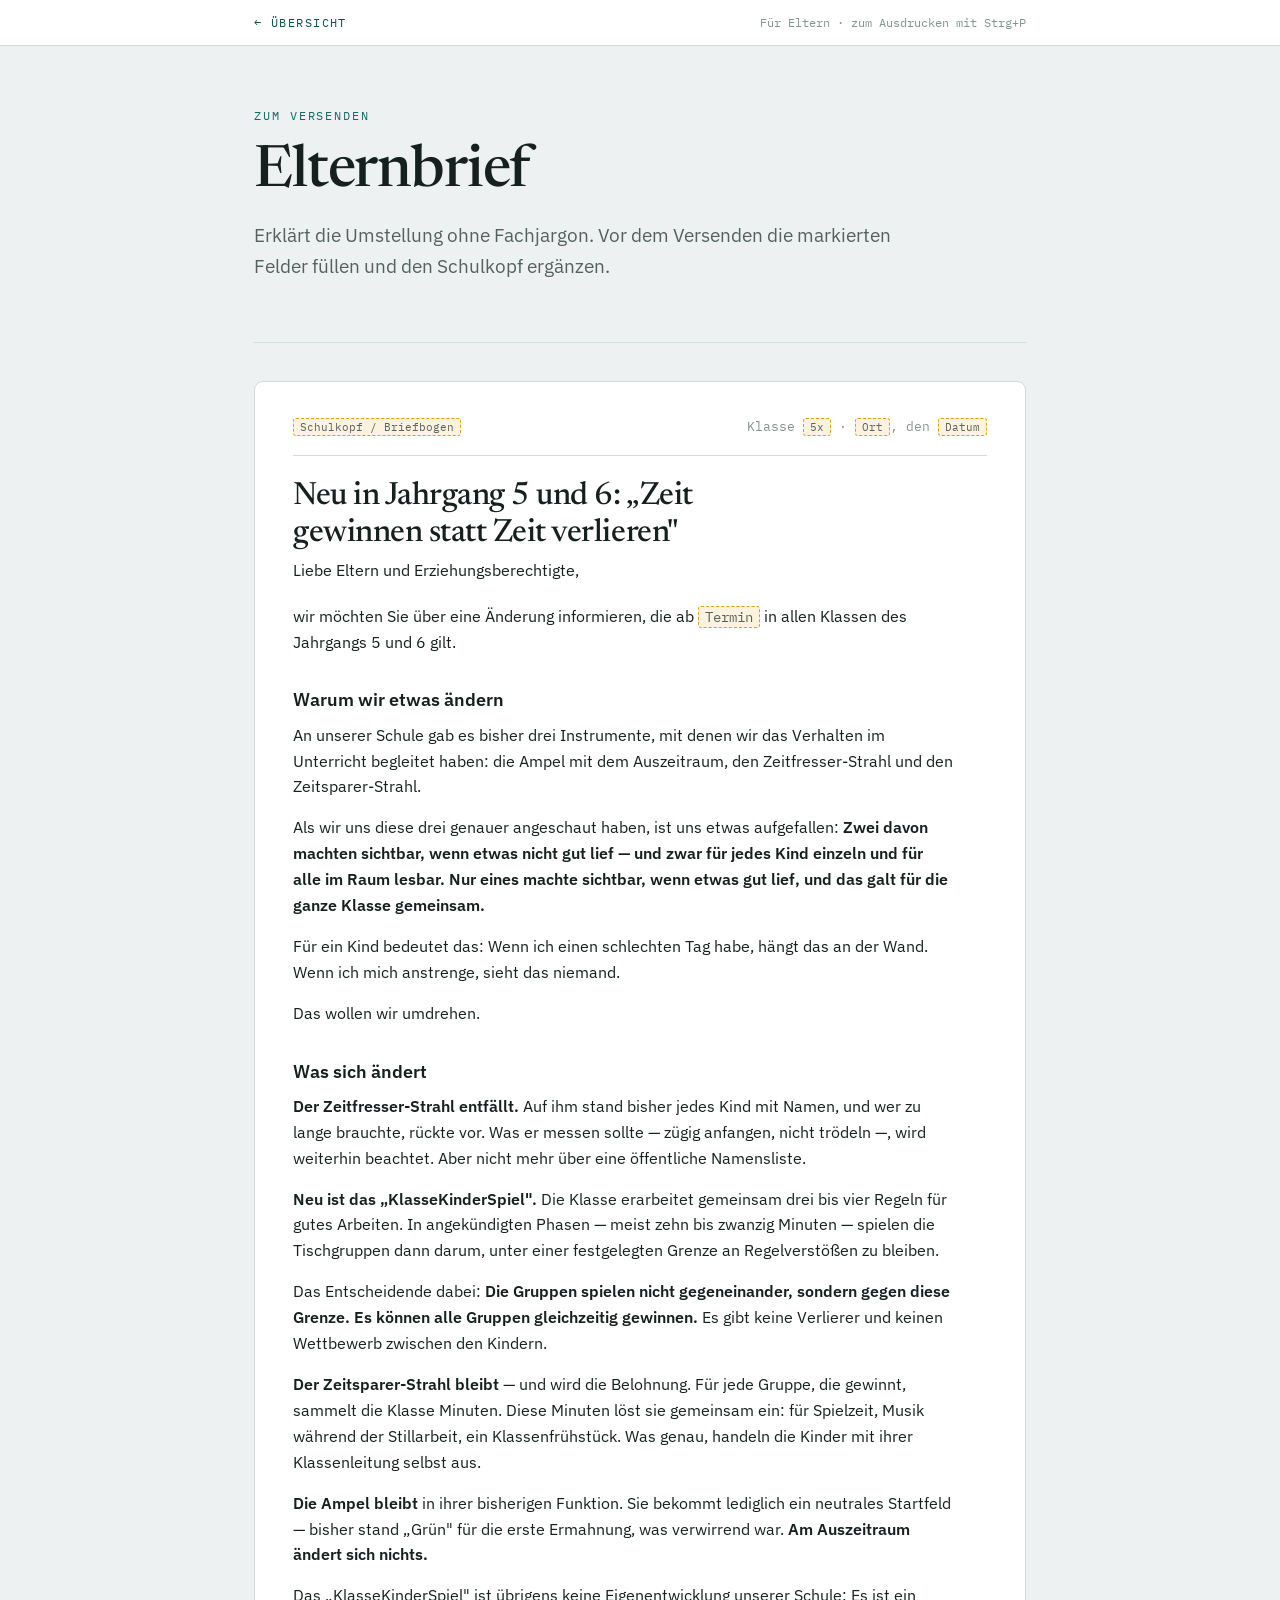
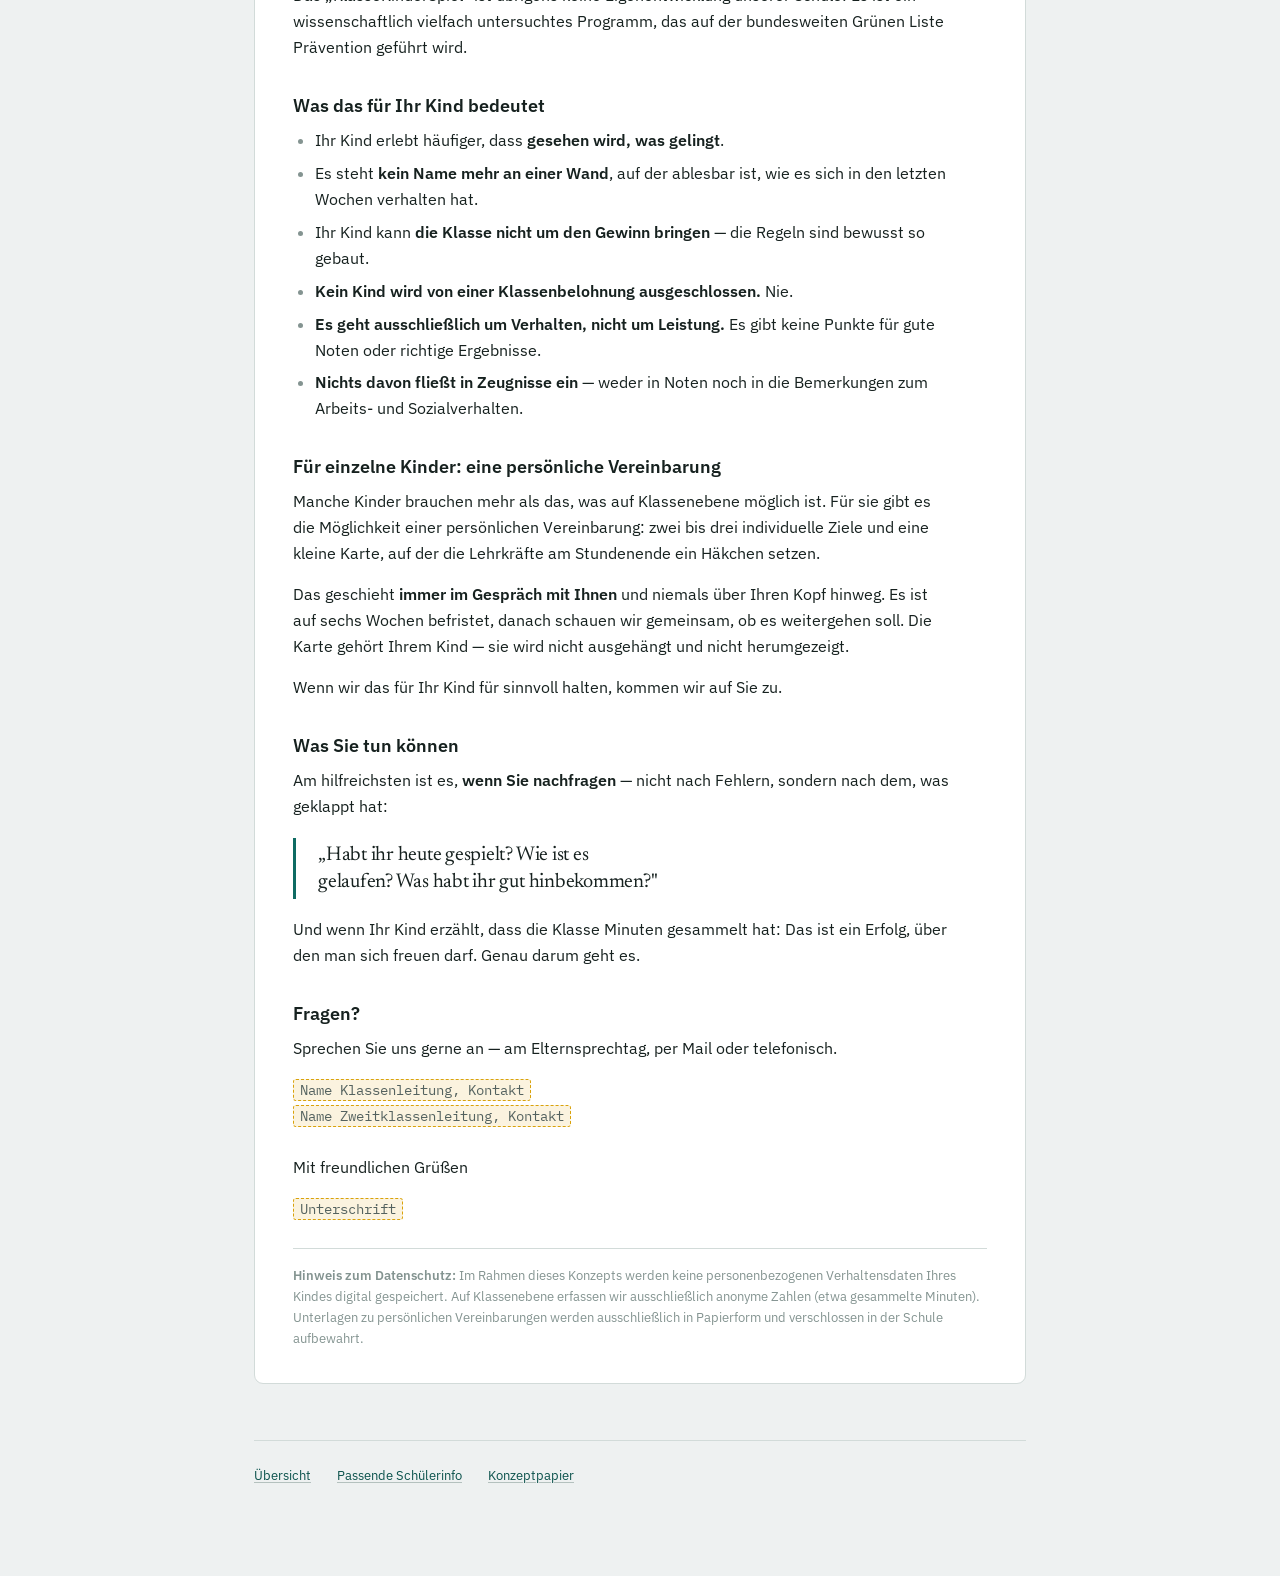
==== elternbrief.html @ 1651f594 "Verhaltenskonzept Jahrgang 5/6 als Website Konferenzvorlage, Einfuehrungsfahrplan, druckfertiges Mat" ====
<!doctype html>
<html lang="de">
<head>
<meta charset="utf-8">
<meta name="viewport" content="width=device-width,initial-scale=1">
<meta name="robots" content="noindex,nofollow">
<title>Elternbrief — Verhaltenskonzept Jahrgang 5/6</title>
<link rel="preconnect" href="https://fonts.googleapis.com">
<link rel="preconnect" href="https://fonts.gstatic.com" crossorigin>
<link rel="stylesheet" href="https://fonts.googleapis.com/css2?family=Newsreader:opsz,wght@6..72,400;6..72,500&family=IBM+Plex+Sans:wght@400;500;600;700&family=IBM+Plex+Mono:wght@400;500&display=swap">
<link rel="stylesheet" href="assets/site.css">
<style>
  .brief{background:var(--surface);border:1px solid var(--rule);border-radius:9px;padding:34px 38px;margin-bottom:26px}
  .brief > *:last-child{margin-bottom:0}
  .briefkopf{display:flex;justify-content:space-between;gap:20px;flex-wrap:wrap;
             padding-bottom:18px;margin-bottom:22px;border-bottom:1px solid var(--rule);
             font-family:var(--f-mono);font-size:12.5px;color:var(--ink-3)}
  .anrede{margin-bottom:20px}
  .gruss{margin-top:26px}
  .dsgvo{font-size:13px;color:var(--ink-3);border-top:1px solid var(--rule);padding-top:16px;margin-top:26px;max-width:none}
  @media print{
    .brief{border:none;padding:0;background:#fff}
    .briefkopf{color:#555}
  }
  @media (max-width:560px){.brief{padding:24px 22px}}
</style>
</head>
<body>

<div class="topbar"><div class="inner">
  <a class="heim" href="index.html">&larr; Übersicht</a>
  <span class="wo">Für Eltern · zum Ausdrucken mit Strg+P</span>
</div></div>

<div class="wrap">

  <header class="hero">
    <div class="eyebrow">Zum Versenden</div>
    <h1>Elternbrief</h1>
    <p class="dek">Erklärt die Umstellung ohne Fachjargon. Vor dem Versenden die markierten Felder füllen und den Schulkopf ergänzen.</p>
  </header>

  <div class="brief">

    <div class="briefkopf">
      <span><span class="platzhalter">Schulkopf / Briefbogen</span></span>
      <span>Klasse <span class="platzhalter">5x</span> · <span class="platzhalter">Ort</span>, den <span class="platzhalter">Datum</span></span>
    </div>

    <h2 style="margin-top:0">Neu in Jahrgang 5 und 6: „Zeit gewinnen statt Zeit verlieren"</h2>

    <p class="anrede">Liebe Eltern und Erziehungsberechtigte,</p>

    <p>wir möchten Sie über eine Änderung informieren, die ab <span class="platzhalter">Termin</span> in allen Klassen des Jahrgangs 5 und 6 gilt.</p>

    <h3>Warum wir etwas ändern</h3>
    <p>An unserer Schule gab es bisher drei Instrumente, mit denen wir das Verhalten im Unterricht begleitet haben: die Ampel mit dem Auszeitraum, den Zeitfresser-Strahl und den Zeitsparer-Strahl.</p>
    <p>Als wir uns diese drei genauer angeschaut haben, ist uns etwas aufgefallen: <b>Zwei davon machten sichtbar, wenn etwas nicht gut lief — und zwar für jedes Kind einzeln und für alle im Raum lesbar. Nur eines machte sichtbar, wenn etwas gut lief, und das galt für die ganze Klasse gemeinsam.</b></p>
    <p>Für ein Kind bedeutet das: Wenn ich einen schlechten Tag habe, hängt das an der Wand. Wenn ich mich anstrenge, sieht das niemand.</p>
    <p>Das wollen wir umdrehen.</p>

    <h3>Was sich ändert</h3>
    <p><b>Der Zeitfresser-Strahl entfällt.</b> Auf ihm stand bisher jedes Kind mit Namen, und wer zu lange brauchte, rückte vor. Was er messen sollte — zügig anfangen, nicht trödeln —, wird weiterhin beachtet. Aber nicht mehr über eine öffentliche Namensliste.</p>
    <p><b>Neu ist das „KlasseKinderSpiel".</b> Die Klasse erarbeitet gemeinsam drei bis vier Regeln für gutes Arbeiten. In angekündigten Phasen — meist zehn bis zwanzig Minuten — spielen die Tischgruppen dann darum, unter einer festgelegten Grenze an Regelverstößen zu bleiben.</p>
    <p>Das Entscheidende dabei: <b>Die Gruppen spielen nicht gegeneinander, sondern gegen diese Grenze. Es können alle Gruppen gleichzeitig gewinnen.</b> Es gibt keine Verlierer und keinen Wettbewerb zwischen den Kindern.</p>
    <p><b>Der Zeitsparer-Strahl bleibt</b> — und wird die Belohnung. Für jede Gruppe, die gewinnt, sammelt die Klasse Minuten. Diese Minuten löst sie gemeinsam ein: für Spielzeit, Musik während der Stillarbeit, ein Klassenfrühstück. Was genau, handeln die Kinder mit ihrer Klassenleitung selbst aus.</p>
    <p><b>Die Ampel bleibt</b> in ihrer bisherigen Funktion. Sie bekommt lediglich ein neutrales Startfeld — bisher stand „Grün" für die erste Ermahnung, was verwirrend war. <b>Am Auszeitraum ändert sich nichts.</b></p>
    <p>Das „KlasseKinderSpiel" ist übrigens keine Eigenentwicklung unserer Schule: Es ist ein wissenschaftlich vielfach untersuchtes Programm, das auf der bundesweiten Grünen Liste Prävention geführt wird.</p>

    <h3>Was das für Ihr Kind bedeutet</h3>
    <ul>
      <li>Ihr Kind erlebt häufiger, dass <b>gesehen wird, was gelingt</b>.</li>
      <li>Es steht <b>kein Name mehr an einer Wand</b>, auf der ablesbar ist, wie es sich in den letzten Wochen verhalten hat.</li>
      <li>Ihr Kind kann <b>die Klasse nicht um den Gewinn bringen</b> — die Regeln sind bewusst so gebaut.</li>
      <li><b>Kein Kind wird von einer Klassenbelohnung ausgeschlossen.</b> Nie.</li>
      <li><b>Es geht ausschließlich um Verhalten, nicht um Leistung.</b> Es gibt keine Punkte für gute Noten oder richtige Ergebnisse.</li>
      <li><b>Nichts davon fließt in Zeugnisse ein</b> — weder in Noten noch in die Bemerkungen zum Arbeits- und Sozialverhalten.</li>
    </ul>

    <h3>Für einzelne Kinder: eine persönliche Vereinbarung</h3>
    <p>Manche Kinder brauchen mehr als das, was auf Klassenebene möglich ist. Für sie gibt es die Möglichkeit einer persönlichen Vereinbarung: zwei bis drei individuelle Ziele und eine kleine Karte, auf der die Lehrkräfte am Stundenende ein Häkchen setzen.</p>
    <p>Das geschieht <b>immer im Gespräch mit Ihnen</b> und niemals über Ihren Kopf hinweg. Es ist auf sechs Wochen befristet, danach schauen wir gemeinsam, ob es weitergehen soll. Die Karte gehört Ihrem Kind — sie wird nicht ausgehängt und nicht herumgezeigt.</p>
    <p>Wenn wir das für Ihr Kind für sinnvoll halten, kommen wir auf Sie zu.</p>

    <h3>Was Sie tun können</h3>
    <p>Am hilfreichsten ist es, <b>wenn Sie nachfragen</b> — nicht nach Fehlern, sondern nach dem, was geklappt hat:</p>
    <div class="these" style="font-size:20px;margin:18px 0">„Habt ihr heute gespielt? Wie ist es gelaufen? Was habt ihr gut hinbekommen?"</div>
    <p>Und wenn Ihr Kind erzählt, dass die Klasse Minuten gesammelt hat: Das ist ein Erfolg, über den man sich freuen darf. Genau darum geht es.</p>

    <h3>Fragen?</h3>
    <p>Sprechen Sie uns gerne an — am Elternsprechtag, per Mail oder telefonisch.</p>
    <p><span class="platzhalter">Name Klassenleitung, Kontakt</span><br>
       <span class="platzhalter">Name Zweitklassenleitung, Kontakt</span></p>

    <p class="gruss">Mit freundlichen Grüßen</p>
    <p><span class="platzhalter">Unterschrift</span></p>

    <p class="dsgvo"><b>Hinweis zum Datenschutz:</b> Im Rahmen dieses Konzepts werden keine personenbezogenen Verhaltensdaten Ihres Kindes digital gespeichert. Auf Klassenebene erfassen wir ausschließlich anonyme Zahlen (etwa gesammelte Minuten). Unterlagen zu persönlichen Vereinbarungen werden ausschließlich in Papierform und verschlossen in der Schule aufbewahrt.</p>

  </div>

  <footer>
    <span><a href="index.html">Übersicht</a></span>
    <span><a href="kommunikation/schuelerinfo.html">Passende Schülerinfo</a></span>
    <span><a href="konzept.html">Konzeptpapier</a></span>
  </footer>

</div>

</body>
</html>
---- assets/site.css ----
/* ===========================================================
   Verhaltenskonzept Jahrgang 5/6 — gemeinsames Stylesheet
   Wird von index, kurzfassung, fahrplan, elternbrief, quellen
   genutzt. konzept.html und materialpaket.html bringen ihr
   eigenes CSS mit.
   =========================================================== */

:root{
  --bg:#EEF1F1;
  --surface:#FFFFFF;
  --surface-2:#F6F8F8;
  --ink:#16211F;
  --ink-2:#54625F;
  --ink-3:#849491;
  --accent:#0F6B63;
  --accent-ink:#0B524C;
  --accent-soft:#DCEBE8;
  --rule:#D2DBD9;
  --rule-strong:#B4C1BE;
  --warn-bg:#FBF3DF;
  --warn-rule:#D9A20B;
  --stop-bg:#FBEBE8;
  --stop-rule:#B93A2C;

  --f-display:"Newsreader",Georgia,"Times New Roman",serif;
  --f-body:"IBM Plex Sans",system-ui,-apple-system,"Segoe UI",sans-serif;
  --f-mono:"IBM Plex Mono",ui-monospace,"Cascadia Mono",Consolas,monospace;
}
@media (prefers-color-scheme:dark){
  :root:not([data-theme="light"]){
    --bg:#0E1514; --surface:#161F1E; --surface-2:#1C2725;
    --ink:#E4EDEB; --ink-2:#9BAAA7; --ink-3:#71827F;
    --accent:#54C2B1; --accent-ink:#7BD6C6; --accent-soft:#173733;
    --rule:#2A3735; --rule-strong:#3C4C49;
    --warn-bg:#241E0E; --warn-rule:#8A6A16;
    --stop-bg:#25120F; --stop-rule:#8A3A2E;
  }
}
:root[data-theme="dark"]{
  --bg:#0E1514; --surface:#161F1E; --surface-2:#1C2725;
  --ink:#E4EDEB; --ink-2:#9BAAA7; --ink-3:#71827F;
  --accent:#54C2B1; --accent-ink:#7BD6C6; --accent-soft:#173733;
  --rule:#2A3735; --rule-strong:#3C4C49;
  --warn-bg:#241E0E; --warn-rule:#8A6A16;
  --stop-bg:#25120F; --stop-rule:#8A3A2E;
}

*{box-sizing:border-box}

body{
  margin:0;
  background:var(--bg);
  color:var(--ink);
  font-family:var(--f-body);
  font-size:16px;
  line-height:1.62;
  -webkit-font-smoothing:antialiased;
}
img{max-width:100%}
[hidden]{display:none!important}

/* ---------- Zahlenstrahl-Motiv ---------- */
.strahl{
  height:9px;
  background-image:
    linear-gradient(to right,var(--rule-strong) 0 1px,transparent 1px 100%),
    linear-gradient(var(--rule-strong),var(--rule-strong));
  background-size:14px 5px,100% 1px;
  background-position:0 100%,0 100%;
  background-repeat:repeat-x,no-repeat;
}

/* ---------- Kopfleiste ---------- */
.topbar{
  border-bottom:1px solid var(--rule);
  background:var(--surface);
}
.topbar .inner{
  max-width:820px;margin:0 auto;padding:13px 24px;
  display:flex;justify-content:space-between;align-items:center;gap:16px;flex-wrap:wrap;
}
.topbar a.heim{
  font-family:var(--f-mono);font-size:12px;letter-spacing:.12em;text-transform:uppercase;
  color:var(--accent-ink);text-decoration:none;
}
.topbar a.heim:hover{text-decoration:underline}
.topbar .wo{font-family:var(--f-mono);font-size:12px;color:var(--ink-3)}

/* ---------- Grundgerüst ---------- */
.wrap{max-width:820px;margin:0 auto;padding:0 24px 90px}
.wrap.breit{max-width:1000px}

.hero{padding:60px 0 34px;border-bottom:1px solid var(--rule);margin-bottom:38px}
.eyebrow{
  font-family:var(--f-mono);font-size:12px;letter-spacing:.16em;text-transform:uppercase;
  color:var(--accent);margin-bottom:16px;
}
h1{
  font-family:var(--f-display);font-weight:500;
  font-size:clamp(34px,5.6vw,58px);line-height:1.04;letter-spacing:-.02em;
  margin:0 0 18px;text-wrap:balance;max-width:17ch;
}
.dek{font-size:clamp(17px,2.1vw,19px);color:var(--ink-2);max-width:62ch;margin:0 0 26px}
.dek b{color:var(--ink);font-weight:600}

h2{
  font-family:var(--f-display);font-weight:500;
  font-size:clamp(24px,3.2vw,32px);line-height:1.16;letter-spacing:-.015em;
  margin:44px 0 6px;text-wrap:balance;
}
h2 + .strahl{margin:12px 0 22px;max-width:170px}
h3{font-weight:600;font-size:18px;margin:30px 0 8px;text-wrap:balance}
h4{font-weight:600;font-size:15px;margin:22px 0 6px}

p{margin:0 0 15px;max-width:66ch}
ul,ol{margin:0 0 15px;padding-left:22px;max-width:66ch}
li{margin-bottom:7px}
li::marker{color:var(--ink-3)}
strong,b{font-weight:600}
a{color:var(--accent-ink);text-decoration-color:var(--rule-strong);text-underline-offset:2px}
a:focus-visible{outline:2px solid var(--accent);outline-offset:2px;border-radius:3px}
hr{border:none;border-top:1px solid var(--rule);margin:34px 0}

.lead{font-size:17.5px;color:var(--ink-2);max-width:62ch}

/* ---------- Startseite: Kachelnavigation ---------- */
.kacheln{display:grid;gap:14px;grid-template-columns:repeat(auto-fill,minmax(268px,1fr));margin:8px 0 12px}
.kachel{
  display:flex;flex-direction:column;
  background:var(--surface);border:1px solid var(--rule);border-radius:9px;
  padding:20px 22px;text-decoration:none;color:var(--ink);
}
.kachel:hover{border-color:var(--accent)}
.kachel:focus-visible{outline:2px solid var(--accent);outline-offset:2px}
.kachel .rolle{
  font-family:var(--f-mono);font-size:11px;letter-spacing:.13em;text-transform:uppercase;
  color:var(--accent);margin-bottom:9px;
}
.kachel .t{font-family:var(--f-display);font-size:22px;font-weight:500;line-height:1.15;letter-spacing:-.01em;margin-bottom:6px}
.kachel .b{font-size:14.5px;color:var(--ink-2);line-height:1.5;margin:0}
.kachel .fuer{
  margin-top:14px;padding-top:11px;border-top:1px solid var(--rule);
  font-family:var(--f-mono);font-size:11.5px;color:var(--ink-3);
}
.kachel.gross{grid-column:1/-1}
@media (min-width:720px){
  .kachel.gross{flex-direction:row;align-items:center;gap:28px}
  .kachel.gross .txt{flex:1}
  .kachel.gross .fuer{margin:0;padding:0 0 0 24px;border-top:none;border-left:1px solid var(--rule);white-space:nowrap}
  .kachel.gross .t{font-size:26px}
}

/* ---------- Callouts ---------- */
.hinweis{
  border-left:3px solid var(--accent);background:var(--surface);
  padding:16px 20px;border-radius:0 7px 7px 0;margin:22px 0;
}
.hinweis.warn{border-left-color:var(--warn-rule);background:var(--warn-bg)}
.hinweis.stop{border-left-color:var(--stop-rule);background:var(--stop-bg)}
.hinweis .titel{
  font-family:var(--f-mono);font-size:11px;letter-spacing:.13em;text-transform:uppercase;
  color:var(--ink-3);margin-bottom:7px;
}
.hinweis > *:last-child{margin-bottom:0}

.these{
  font-family:var(--f-display);font-size:clamp(19px,2.7vw,25px);
  line-height:1.34;letter-spacing:-.012em;
  border-left:3px solid var(--accent);padding:4px 0 4px 22px;
  margin:26px 0;max-width:36ch;text-wrap:balance;
}

/* ---------- Tabellen ---------- */
.tabwrap{overflow-x:auto;margin:20px 0;border:1px solid var(--rule);border-radius:7px;background:var(--surface)}
table{border-collapse:collapse;width:100%;font-size:14.5px;min-width:440px}
th,td{text-align:left;padding:10px 15px;border-bottom:1px solid var(--rule);vertical-align:top}
thead th{
  font-family:var(--f-mono);font-size:11px;letter-spacing:.11em;text-transform:uppercase;
  color:var(--ink-3);font-weight:500;background:var(--surface-2);
}
tbody tr:last-child td,tbody tr:last-child th{border-bottom:none}
tbody th{font-weight:500;color:var(--ink-2);font-size:13.5px}
td.num,.num{font-family:var(--f-mono);font-variant-numeric:tabular-nums;white-space:nowrap}

/* ---------- Schritte / Ablauf ---------- */
.schritte{display:flex;flex-direction:column;gap:14px;margin:20px 0}
.schritt{display:flex;gap:14px;align-items:flex-start}
.schritt .marke{
  flex-shrink:0;width:27px;height:27px;border-radius:50%;
  background:var(--accent-soft);color:var(--accent-ink);border:1px solid var(--accent);
  display:grid;place-items:center;font-family:var(--f-mono);font-size:12.5px;font-weight:500;
}
.schritt .txt{padding-top:1px}
.schritt .txt > *:last-child{margin-bottom:0}

/* ---------- Karten / Blöcke ---------- */
.block{background:var(--surface);border:1px solid var(--rule);border-radius:8px;padding:20px 24px;margin:18px 0}
.block > *:last-child{margin-bottom:0}
.block .kopf{
  display:flex;align-items:baseline;gap:12px;flex-wrap:wrap;
  padding-bottom:12px;margin-bottom:14px;border-bottom:1px solid var(--rule);
}
.block .kopf h3{margin:0;font-size:19px}
.marke-txt{
  font-family:var(--f-mono);font-size:11.5px;letter-spacing:.1em;text-transform:uppercase;
  color:var(--accent);background:var(--accent-soft);padding:3px 8px;border-radius:4px;white-space:nowrap;
}

/* ---------- Checkliste ---------- */
.check{list-style:none;padding:0;max-width:66ch}
.check li{display:flex;gap:11px;align-items:flex-start;margin-bottom:9px}
.check li::before{
  content:"";flex-shrink:0;width:15px;height:15px;margin-top:5px;
  border:1.5px solid var(--rule-strong);border-radius:3px;background:var(--surface);
}

/* ---------- Quellenliste ---------- */
.quelle{padding:13px 0;border-bottom:1px solid var(--rule);max-width:72ch}
.quelle:last-child{border-bottom:none}
.quelle .zit{font-size:14.5px}
.quelle .was{font-size:13.5px;color:var(--ink-2);margin-top:3px}

kbd{
  font-family:var(--f-mono);font-size:.86em;
  background:var(--accent-soft);color:var(--accent-ink);
  padding:2px 7px;border-radius:4px;border:1px solid var(--rule);
  white-space:nowrap;
}

/* ---------- Platzhalter ---------- */
.platzhalter{
  font-family:var(--f-mono);font-size:.88em;
  background:var(--warn-bg);color:var(--ink-2);
  padding:1px 6px;border-radius:3px;border:1px dashed var(--warn-rule);white-space:nowrap;
}

/* ---------- Fußzeile ---------- */
footer{
  border-top:1px solid var(--rule);margin-top:56px;padding:24px 0 0;
  font-size:13px;color:var(--ink-3);display:flex;flex-wrap:wrap;gap:8px 26px;
}

/* ---------- Druck ---------- */
@media print{
  @page{size:A4 portrait;margin:16mm}
  :root{--bg:#fff;--surface:#fff;--ink:#111;--ink-2:#333;--ink-3:#666;
        --accent:#000;--accent-ink:#000;--accent-soft:#eee;--rule:#bbb;--rule-strong:#888}
  body{background:#fff;font-size:10.5pt}
  .topbar,footer,.kacheln{display:none}
  .hero{padding-top:0}
  a{color:#111;text-decoration:none}
  .block,.hinweis,.tabwrap{break-inside:avoid}
  h2,h3{break-after:avoid}
}

@media (prefers-reduced-motion:no-preference){
  html{scroll-behavior:smooth}
}
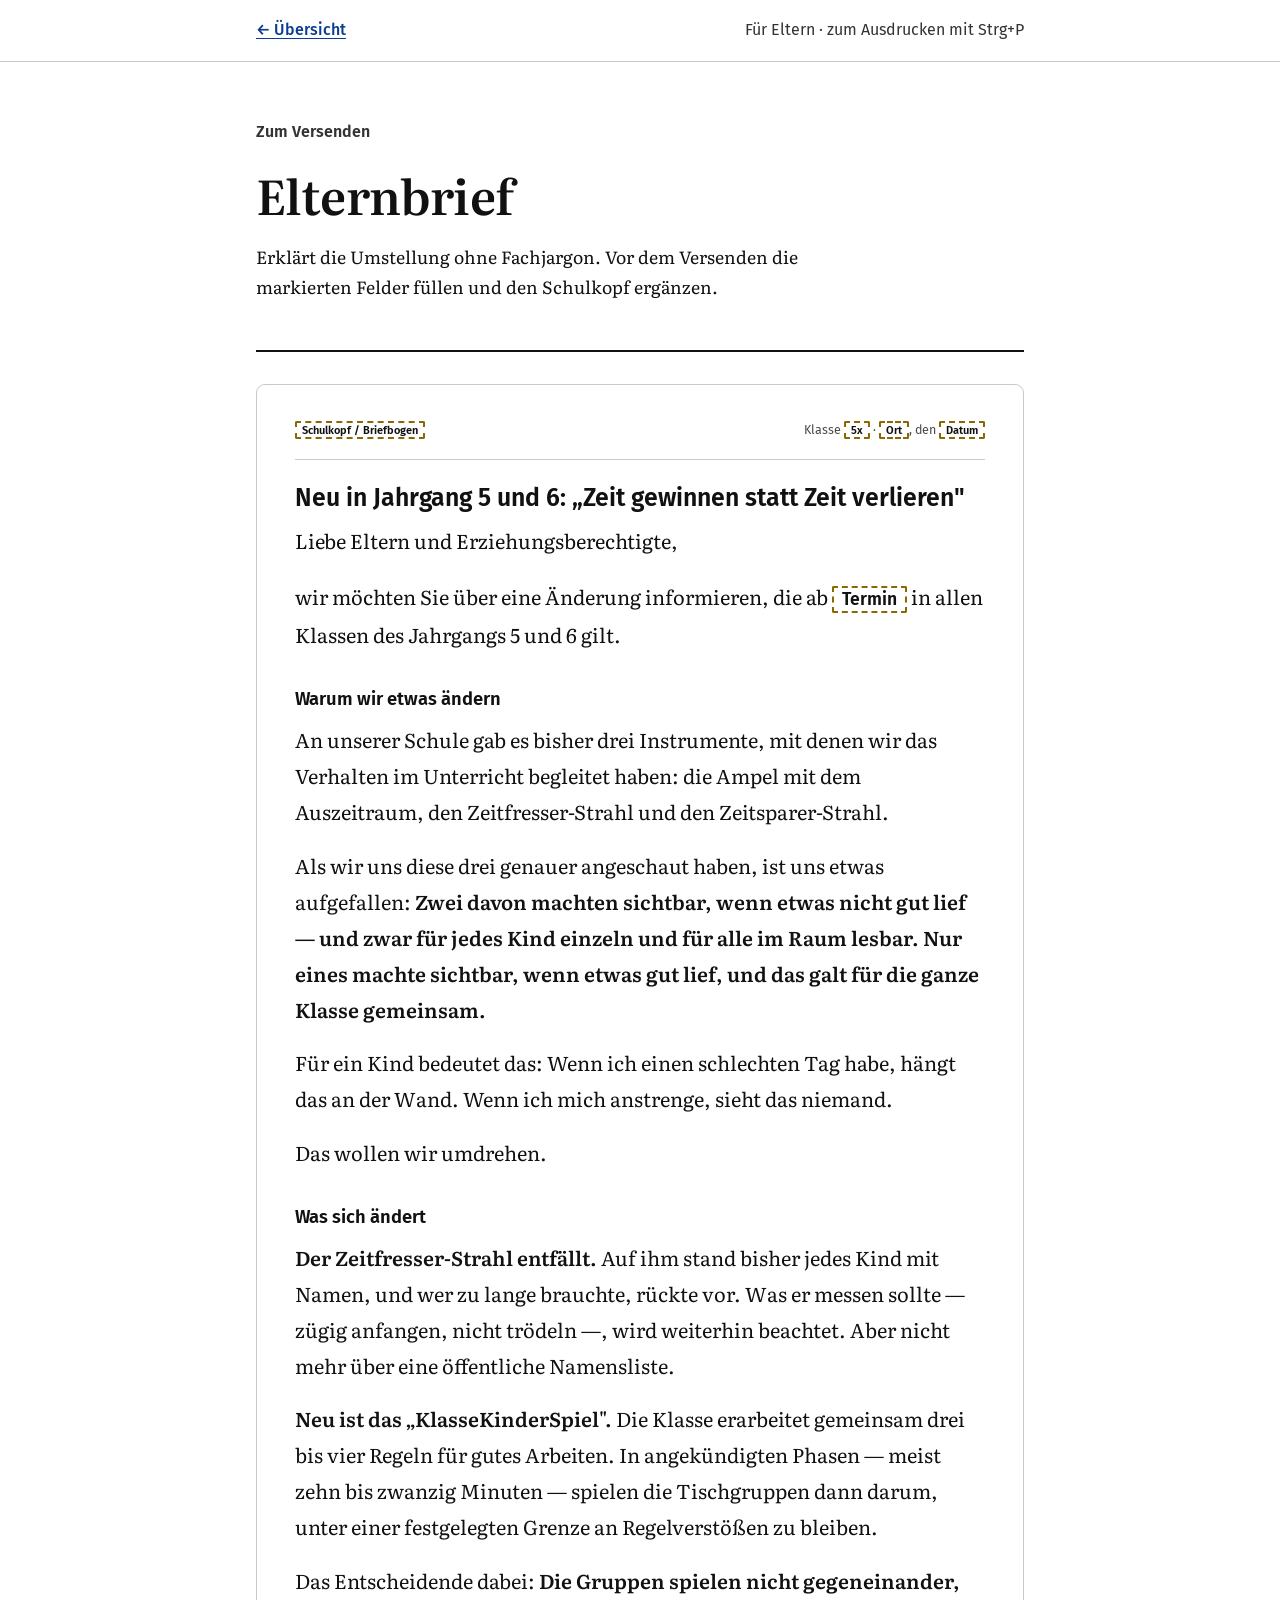
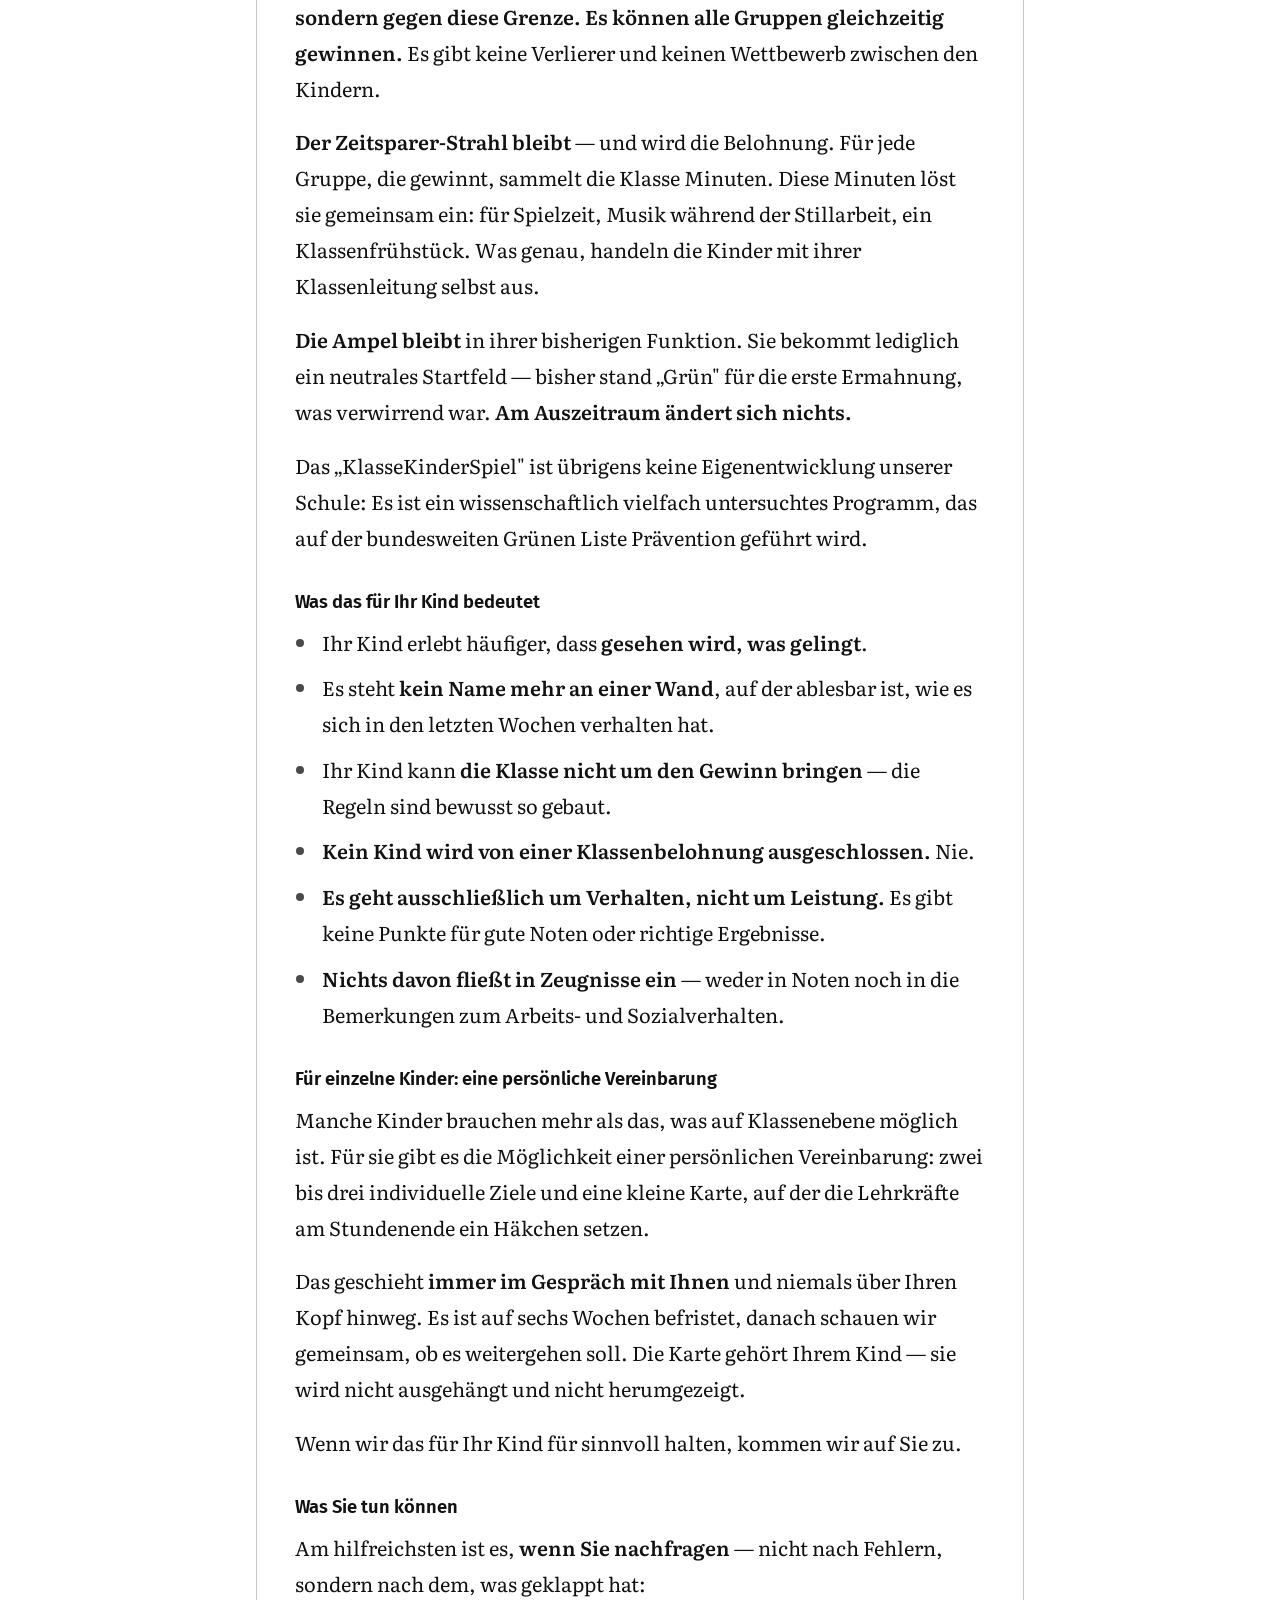
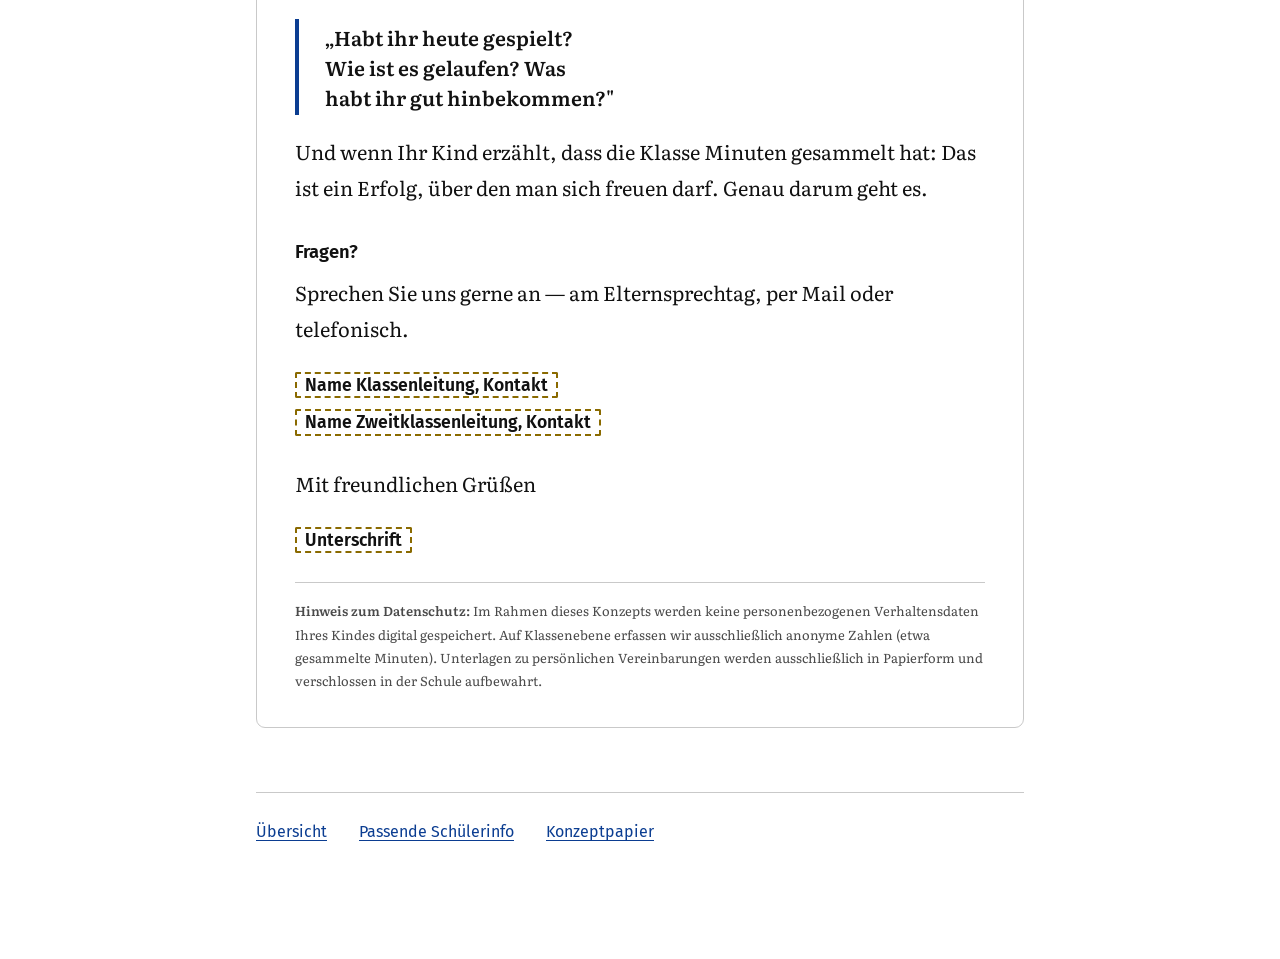
==== commit f232aed1: "Gestaltung auf Lesbarkeit umgestellt Rueckmeldung: die Seiten waren schwer zu lesen, und man sah ihn" ====
--- a/elternbrief.html
+++ b/elternbrief.html
@@ -7,17 +7,17 @@
 <title>Elternbrief — Verhaltenskonzept Jahrgang 5/6</title>
 <link rel="preconnect" href="https://fonts.googleapis.com">
 <link rel="preconnect" href="https://fonts.gstatic.com" crossorigin>
-<link rel="stylesheet" href="https://fonts.googleapis.com/css2?family=Newsreader:opsz,wght@6..72,400;6..72,500&family=IBM+Plex+Sans:wght@400;500;600;700&family=IBM+Plex+Mono:wght@400;500&display=swap">
+<link rel="stylesheet" href="https://fonts.googleapis.com/css2?family=Literata:opsz,wght@7..72,400;7..72,600&family=Fira+Sans:wght@400;500;600;700&display=swap">
 <link rel="stylesheet" href="assets/site.css">
 <style>
-  .brief{background:var(--surface);border:1px solid var(--rule);border-radius:9px;padding:34px 38px;margin-bottom:26px}
+  .brief{background:var(--papier);border:1px solid var(--linie);border-radius:9px;padding:34px 38px;margin-bottom:26px}
   .brief > *:last-child{margin-bottom:0}
   .briefkopf{display:flex;justify-content:space-between;gap:20px;flex-wrap:wrap;
-             padding-bottom:18px;margin-bottom:22px;border-bottom:1px solid var(--rule);
-             font-family:var(--f-mono);font-size:12.5px;color:var(--ink-3)}
+             padding-bottom:18px;margin-bottom:22px;border-bottom:1px solid var(--linie);
+             font-family:var(--sans);font-size:12.5px;color:var(--ink-3)}
   .anrede{margin-bottom:20px}
   .gruss{margin-top:26px}
-  .dsgvo{font-size:13px;color:var(--ink-3);border-top:1px solid var(--rule);padding-top:16px;margin-top:26px;max-width:none}
+  .dsgvo{font-size:13px;color:var(--ink-3);border-top:1px solid var(--linie);padding-top:16px;margin-top:26px;max-width:none}
   @media print{
     .brief{border:none;padding:0;background:#fff}
     .briefkopf{color:#555}
--- a/assets/site.css
+++ b/assets/site.css
@@ -1,258 +1,248 @@
 /* ===========================================================
-   Verhaltenskonzept Jahrgang 5/6 — gemeinsames Stylesheet
-   Wird von index, kurzfassung, fahrplan, elternbrief, quellen
-   genutzt. konzept.html und materialpaket.html bringen ihr
-   eigenes CSS mit.
+   Verhaltenskonzept Jahrgang 5/6
+   Gemeinsames Stylesheet.
+
+   Zwei Entscheidungen bestimmen alles Weitere:
+
+   1. LESBARKEIT VOR WIRKUNG. Die Unterlagen lesen Kolleginnen und
+      Kollegen jeden Alters, teils am Beamer, teils ausgedruckt.
+      Deshalb: fast durchgehend nahezu schwarzer Text auf Weiss,
+      kein grauer Fliesstext, keine farbigen Flaechen mit farbigem
+      Text darauf. Wo etwas hervorgehoben wird, traegt eine kraeftige
+      Linie die Farbe - der Text bleibt schwarz.
+
+   2. KEIN DARK MODE. Das Dokument sieht immer gleich aus, wie
+      Papier. Vorhersehbar, und identisch zum Ausdruck.
    =========================================================== */
 
 :root{
-  --bg:#EEF1F1;
-  --surface:#FFFFFF;
-  --surface-2:#F6F8F8;
-  --ink:#16211F;
-  --ink-2:#54625F;
-  --ink-3:#849491;
-  --accent:#0F6B63;
-  --accent-ink:#0B524C;
-  --accent-soft:#DCEBE8;
-  --rule:#D2DBD9;
-  --rule-strong:#B4C1BE;
-  --warn-bg:#FBF3DF;
-  --warn-rule:#D9A20B;
-  --stop-bg:#FBEBE8;
-  --stop-rule:#B93A2C;
-
-  --f-display:"Newsreader",Georgia,"Times New Roman",serif;
-  --f-body:"IBM Plex Sans",system-ui,-apple-system,"Segoe UI",sans-serif;
-  --f-mono:"IBM Plex Mono",ui-monospace,"Cascadia Mono",Consolas,monospace;
-}
-@media (prefers-color-scheme:dark){
-  :root:not([data-theme="light"]){
-    --bg:#0E1514; --surface:#161F1E; --surface-2:#1C2725;
-    --ink:#E4EDEB; --ink-2:#9BAAA7; --ink-3:#71827F;
-    --accent:#54C2B1; --accent-ink:#7BD6C6; --accent-soft:#173733;
-    --rule:#2A3735; --rule-strong:#3C4C49;
-    --warn-bg:#241E0E; --warn-rule:#8A6A16;
-    --stop-bg:#25120F; --stop-rule:#8A3A2E;
-  }
-}
-:root[data-theme="dark"]{
-  --bg:#0E1514; --surface:#161F1E; --surface-2:#1C2725;
-  --ink:#E4EDEB; --ink-2:#9BAAA7; --ink-3:#71827F;
-  --accent:#54C2B1; --accent-ink:#7BD6C6; --accent-soft:#173733;
-  --rule:#2A3735; --rule-strong:#3C4C49;
-  --warn-bg:#241E0E; --warn-rule:#8A6A16;
-  --stop-bg:#25120F; --stop-rule:#8A3A2E;
+  color-scheme:light;
+
+  --papier:#FFFFFF;
+  --ink:#111111;            /* Fliesstext           19:1 */
+  --ink-2:#333333;          /* Sekundaertext        12:1 */
+  --ink-3:#4A4A4A;          /* Marken, Label         9:1 */
+  --akzent:#0B3D91;         /* Links, Gliederung    10:1 */
+  --linie:#C9C9C9;          /* nur Struktur, nie Text */
+  --linie-kraeftig:#8A8A8A;
+
+  /* Ampel: nur dort, wo tatsaechlich die Ampel gemeint ist */
+  --a-gelb:#8A6A00;
+  --a-orange:#8A4A10;
+  --a-rot:#A01B10;
+
+  --serif:"Literata",Georgia,"Times New Roman",serif;
+  --sans:"Fira Sans",system-ui,-apple-system,"Segoe UI",sans-serif;
 }
 
 *{box-sizing:border-box}
 
 body{
   margin:0;
-  background:var(--bg);
+  background:var(--papier);
   color:var(--ink);
-  font-family:var(--f-body);
-  font-size:16px;
-  line-height:1.62;
+  font-family:var(--serif);
+  font-size:20px;
+  line-height:1.8;
+  font-optical-sizing:auto;
   -webkit-font-smoothing:antialiased;
 }
 img{max-width:100%}
 [hidden]{display:none!important}
 
-/* ---------- Zahlenstrahl-Motiv ---------- */
+/* ---------- Kopfleiste ---------- */
+.topbar{border-bottom:1px solid var(--linie)}
+.topbar .inner{
+  max-width:52rem;margin:0 auto;padding:16px 32px;
+  display:flex;justify-content:space-between;align-items:baseline;gap:20px;flex-wrap:wrap;
+  font-family:var(--sans);font-size:16px;
+}
+.topbar a.heim{color:var(--akzent);text-decoration:underline;font-weight:500}
+.topbar .wo{color:var(--ink-2)}
+
+/* ---------- Satzspiegel ---------- */
+.wrap{max-width:52rem;margin:0 auto;padding:0 32px 7rem}
+.wrap.breit{max-width:58rem}
+@media (max-width:640px){
+  .wrap,.topbar .inner{padding-left:22px;padding-right:22px}
+  body{font-size:19px}
+}
+
+.hero{padding:3.5rem 0 2rem;margin-bottom:2rem;border-bottom:2px solid var(--ink)}
+.eyebrow{
+  font-family:var(--sans);font-size:16px;font-weight:600;
+  color:var(--ink-2);margin-bottom:1.3rem;
+}
+h1{
+  font-family:var(--serif);font-weight:600;
+  font-size:clamp(2.1rem,5vw,3rem);line-height:1.15;letter-spacing:-.012em;
+  margin:0 0 1.2rem;text-wrap:balance;max-width:19ch;color:var(--ink);
+}
+.dek{font-size:1.1rem;color:var(--ink);max-width:60ch;margin:0 0 1rem;line-height:1.7}
+.dek b{font-weight:600}
+
+h2{
+  font-family:var(--sans);font-weight:600;
+  font-size:1.55rem;line-height:1.3;
+  margin:3.2rem 0 .5rem;text-wrap:balance;color:var(--ink);
+}
+h3{
+  font-family:var(--sans);font-weight:600;font-size:1.15rem;line-height:1.4;
+  margin:2.2rem 0 .5rem;text-wrap:balance;color:var(--ink);
+}
+h4{font-family:var(--sans);font-weight:600;font-size:1.02rem;margin:1.7rem 0 .3rem;color:var(--ink)}
+
+/* Gliederungslinie unter h2 */
 .strahl{
-  height:9px;
-  background-image:
-    linear-gradient(to right,var(--rule-strong) 0 1px,transparent 1px 100%),
-    linear-gradient(var(--rule-strong),var(--rule-strong));
-  background-size:14px 5px,100% 1px;
-  background-position:0 100%,0 100%;
-  background-repeat:repeat-x,no-repeat;
-}
-
-/* ---------- Kopfleiste ---------- */
-.topbar{
-  border-bottom:1px solid var(--rule);
-  background:var(--surface);
-}
-.topbar .inner{
-  max-width:820px;margin:0 auto;padding:13px 24px;
-  display:flex;justify-content:space-between;align-items:center;gap:16px;flex-wrap:wrap;
-}
-.topbar a.heim{
-  font-family:var(--f-mono);font-size:12px;letter-spacing:.12em;text-transform:uppercase;
-  color:var(--accent-ink);text-decoration:none;
-}
-.topbar a.heim:hover{text-decoration:underline}
-.topbar .wo{font-family:var(--f-mono);font-size:12px;color:var(--ink-3)}
-
-/* ---------- Grundgerüst ---------- */
-.wrap{max-width:820px;margin:0 auto;padding:0 24px 90px}
-.wrap.breit{max-width:1000px}
-
-.hero{padding:60px 0 34px;border-bottom:1px solid var(--rule);margin-bottom:38px}
-.eyebrow{
-  font-family:var(--f-mono);font-size:12px;letter-spacing:.16em;text-transform:uppercase;
-  color:var(--accent);margin-bottom:16px;
-}
-h1{
-  font-family:var(--f-display);font-weight:500;
-  font-size:clamp(34px,5.6vw,58px);line-height:1.04;letter-spacing:-.02em;
-  margin:0 0 18px;text-wrap:balance;max-width:17ch;
-}
-.dek{font-size:clamp(17px,2.1vw,19px);color:var(--ink-2);max-width:62ch;margin:0 0 26px}
-.dek b{color:var(--ink);font-weight:600}
-
-h2{
-  font-family:var(--f-display);font-weight:500;
-  font-size:clamp(24px,3.2vw,32px);line-height:1.16;letter-spacing:-.015em;
-  margin:44px 0 6px;text-wrap:balance;
-}
-h2 + .strahl{margin:12px 0 22px;max-width:170px}
-h3{font-weight:600;font-size:18px;margin:30px 0 8px;text-wrap:balance}
-h4{font-weight:600;font-size:15px;margin:22px 0 6px}
-
-p{margin:0 0 15px;max-width:66ch}
-ul,ol{margin:0 0 15px;padding-left:22px;max-width:66ch}
-li{margin-bottom:7px}
+  height:3px;margin:0 0 1.6rem;
+  background:
+    linear-gradient(to right,var(--akzent) 0 2.6rem,transparent 2.6rem 100%),
+    linear-gradient(var(--linie),var(--linie));
+  background-size:100% 3px,100% 1px;
+  background-position:0 0,0 0;
+  background-repeat:no-repeat;
+}
+
+p{margin:0 0 1.1rem;max-width:62ch}
+ul,ol{margin:0 0 1.2rem;padding-left:1.5rem;max-width:62ch}
+li{margin-bottom:.6rem;padding-left:.2rem}
 li::marker{color:var(--ink-3)}
 strong,b{font-weight:600}
-a{color:var(--accent-ink);text-decoration-color:var(--rule-strong);text-underline-offset:2px}
-a:focus-visible{outline:2px solid var(--accent);outline-offset:2px;border-radius:3px}
-hr{border:none;border-top:1px solid var(--rule);margin:34px 0}
-
-.lead{font-size:17.5px;color:var(--ink-2);max-width:62ch}
-
-/* ---------- Startseite: Kachelnavigation ---------- */
-.kacheln{display:grid;gap:14px;grid-template-columns:repeat(auto-fill,minmax(268px,1fr));margin:8px 0 12px}
+
+a{
+  color:var(--akzent);text-decoration:underline;
+  text-decoration-thickness:1px;text-underline-offset:.16em;
+}
+a:hover{text-decoration-thickness:2px}
+a:focus-visible{outline:3px solid var(--akzent);outline-offset:3px}
+
+hr{border:none;border-top:1px solid var(--linie);margin:3rem 0}
+
+.lead{font-size:1.1rem;color:var(--ink);max-width:60ch;line-height:1.7}
+
+/* ---------- Startseite: Verzeichnis ---------- */
+.kacheln{margin:1.6rem 0 2rem;border-top:2px solid var(--ink)}
 .kachel{
-  display:flex;flex-direction:column;
-  background:var(--surface);border:1px solid var(--rule);border-radius:9px;
-  padding:20px 22px;text-decoration:none;color:var(--ink);
-}
-.kachel:hover{border-color:var(--accent)}
-.kachel:focus-visible{outline:2px solid var(--accent);outline-offset:2px}
-.kachel .rolle{
-  font-family:var(--f-mono);font-size:11px;letter-spacing:.13em;text-transform:uppercase;
-  color:var(--accent);margin-bottom:9px;
-}
-.kachel .t{font-family:var(--f-display);font-size:22px;font-weight:500;line-height:1.15;letter-spacing:-.01em;margin-bottom:6px}
-.kachel .b{font-size:14.5px;color:var(--ink-2);line-height:1.5;margin:0}
-.kachel .fuer{
-  margin-top:14px;padding-top:11px;border-top:1px solid var(--rule);
-  font-family:var(--f-mono);font-size:11.5px;color:var(--ink-3);
-}
-.kachel.gross{grid-column:1/-1}
-@media (min-width:720px){
-  .kachel.gross{flex-direction:row;align-items:center;gap:28px}
-  .kachel.gross .txt{flex:1}
-  .kachel.gross .fuer{margin:0;padding:0 0 0 24px;border-top:none;border-left:1px solid var(--rule);white-space:nowrap}
-  .kachel.gross .t{font-size:26px}
-}
-
-/* ---------- Callouts ---------- */
+  display:block;padding:1.4rem 0;border-bottom:1px solid var(--linie);
+  text-decoration:none;color:var(--ink);
+}
+.kachel:hover .t{text-decoration:underline}
+.kachel:focus-visible{outline:3px solid var(--akzent);outline-offset:3px}
+.kachel .rolle{font-family:var(--sans);font-size:15px;font-weight:600;color:var(--ink-3);margin-bottom:.15rem}
+.kachel .t{font-family:var(--sans);font-size:1.3rem;font-weight:600;line-height:1.3;margin-bottom:.3rem;color:var(--akzent)}
+.kachel .b{color:var(--ink);margin:0;max-width:58ch;font-size:1rem;line-height:1.65}
+.kachel .fuer{font-family:var(--sans);font-size:15px;color:var(--ink-2);margin-top:.45rem}
+.kachel .fuer::before{content:"Für: "}
+@media (min-width:800px){
+  .kachel{display:grid;grid-template-columns:1fr 11rem;gap:0 2.5rem;align-items:start}
+  /* Nur die erste Kachel hat einen Textcontainer; bei den uebrigen stehen
+     Rolle, Titel und Text einzeln im Raster. Ohne diese Zuweisung rutscht
+     der Titel in die rechte Spalte. */
+  .kachel > *{grid-column:1}
+  .kachel .fuer{grid-column:2;grid-row:1;margin-top:.2rem;text-align:right}
+  .kachel.gross .t{font-size:1.5rem}
+}
+
+/* ---------- Anmerkungen: eine Form ----------
+   Kein farbiger Text auf farbiger Flaeche. Die Linie traegt die
+   Farbe, der Text bleibt schwarz. */
 .hinweis{
-  border-left:3px solid var(--accent);background:var(--surface);
-  padding:16px 20px;border-radius:0 7px 7px 0;margin:22px 0;
-}
-.hinweis.warn{border-left-color:var(--warn-rule);background:var(--warn-bg)}
-.hinweis.stop{border-left-color:var(--stop-rule);background:var(--stop-bg)}
+  margin:1.9rem 0;padding:.2rem 0 .2rem 1.5rem;
+  border-left:4px solid var(--linie-kraeftig);
+  color:var(--ink);
+}
 .hinweis .titel{
-  font-family:var(--f-mono);font-size:11px;letter-spacing:.13em;text-transform:uppercase;
-  color:var(--ink-3);margin-bottom:7px;
+  font-family:var(--sans);font-size:16px;font-weight:600;
+  color:var(--ink);margin-bottom:.35rem;
 }
 .hinweis > *:last-child{margin-bottom:0}
+.hinweis p{max-width:60ch;font-size:.98rem}
+.hinweis.warn{border-left-color:var(--a-gelb)}
+.hinweis.stop{border-left-color:var(--a-rot)}
 
 .these{
-  font-family:var(--f-display);font-size:clamp(19px,2.7vw,25px);
-  line-height:1.34;letter-spacing:-.012em;
-  border-left:3px solid var(--accent);padding:4px 0 4px 22px;
-  margin:26px 0;max-width:36ch;text-wrap:balance;
+  font-family:var(--serif);font-weight:600;
+  font-size:1.35rem;line-height:1.5;
+  margin:2.2rem 0;padding:.2rem 0 .2rem 1.6rem;max-width:36ch;
+  border-left:4px solid var(--akzent);
+  color:var(--ink);text-wrap:balance;
 }
 
 /* ---------- Tabellen ---------- */
-.tabwrap{overflow-x:auto;margin:20px 0;border:1px solid var(--rule);border-radius:7px;background:var(--surface)}
-table{border-collapse:collapse;width:100%;font-size:14.5px;min-width:440px}
-th,td{text-align:left;padding:10px 15px;border-bottom:1px solid var(--rule);vertical-align:top}
+.tabwrap{overflow-x:auto;margin:1.9rem 0}
+table{border-collapse:collapse;width:100%;font-size:1rem;min-width:34rem;font-family:var(--sans)}
+th,td{text-align:left;padding:.75rem 1.2rem .75rem 0;border-bottom:1px solid var(--linie);vertical-align:top;line-height:1.55;color:var(--ink)}
 thead th{
-  font-family:var(--f-mono);font-size:11px;letter-spacing:.11em;text-transform:uppercase;
-  color:var(--ink-3);font-weight:500;background:var(--surface-2);
-}
+  font-size:16px;font-weight:600;color:var(--ink);
+  border-bottom:2px solid var(--ink);padding-bottom:.5rem;
+}
+tbody th{font-weight:600}
 tbody tr:last-child td,tbody tr:last-child th{border-bottom:none}
-tbody th{font-weight:500;color:var(--ink-2);font-size:13.5px}
-td.num,.num{font-family:var(--f-mono);font-variant-numeric:tabular-nums;white-space:nowrap}
-
-/* ---------- Schritte / Ablauf ---------- */
-.schritte{display:flex;flex-direction:column;gap:14px;margin:20px 0}
-.schritt{display:flex;gap:14px;align-items:flex-start}
+td.num,.num{font-variant-numeric:tabular-nums;white-space:nowrap}
+
+/* ---------- Ablaufschritte ---------- */
+.schritte{margin:1.6rem 0}
+.schritt{display:flex;gap:1.1rem;align-items:baseline;margin-bottom:1rem}
 .schritt .marke{
-  flex-shrink:0;width:27px;height:27px;border-radius:50%;
-  background:var(--accent-soft);color:var(--accent-ink);border:1px solid var(--accent);
-  display:grid;place-items:center;font-family:var(--f-mono);font-size:12.5px;font-weight:500;
-}
-.schritt .txt{padding-top:1px}
+  flex-shrink:0;width:1.6rem;text-align:right;
+  font-family:var(--sans);font-size:1rem;font-weight:700;color:var(--akzent);
+  font-variant-numeric:tabular-nums;
+}
+.schritt .txt{min-width:0}
 .schritt .txt > *:last-child{margin-bottom:0}
 
-/* ---------- Karten / Blöcke ---------- */
-.block{background:var(--surface);border:1px solid var(--rule);border-radius:8px;padding:20px 24px;margin:18px 0}
+/* ---------- Abschnittsbloecke ---------- */
+.block{margin:2.1rem 0;padding:0 0 0 1.6rem;border-left:1px solid var(--linie)}
 .block > *:last-child{margin-bottom:0}
-.block .kopf{
-  display:flex;align-items:baseline;gap:12px;flex-wrap:wrap;
-  padding-bottom:12px;margin-bottom:14px;border-bottom:1px solid var(--rule);
-}
-.block .kopf h3{margin:0;font-size:19px}
-.marke-txt{
-  font-family:var(--f-mono);font-size:11.5px;letter-spacing:.1em;text-transform:uppercase;
-  color:var(--accent);background:var(--accent-soft);padding:3px 8px;border-radius:4px;white-space:nowrap;
-}
+.block .kopf{display:flex;align-items:baseline;gap:.9rem;flex-wrap:wrap;margin-bottom:.9rem}
+.block .kopf h3{margin:0}
+.marke-txt{font-family:var(--sans);font-size:16px;font-weight:700;color:var(--akzent);white-space:nowrap}
+.aufwand{margin-left:auto;font-family:var(--sans);font-size:15px;color:var(--ink-2)}
 
 /* ---------- Checkliste ---------- */
-.check{list-style:none;padding:0;max-width:66ch}
-.check li{display:flex;gap:11px;align-items:flex-start;margin-bottom:9px}
+.check{list-style:none;padding:0;max-width:62ch}
+.check li{display:flex;gap:.9rem;align-items:flex-start;margin-bottom:.75rem;padding:0}
 .check li::before{
-  content:"";flex-shrink:0;width:15px;height:15px;margin-top:5px;
-  border:1.5px solid var(--rule-strong);border-radius:3px;background:var(--surface);
-}
-
-/* ---------- Quellenliste ---------- */
-.quelle{padding:13px 0;border-bottom:1px solid var(--rule);max-width:72ch}
+  content:"";flex-shrink:0;width:1rem;height:1rem;margin-top:.52rem;
+  border:2px solid var(--ink-3);background:#fff;
+}
+
+/* ---------- Quellenverzeichnis ---------- */
+.quelle{padding:1.05rem 0;border-bottom:1px solid var(--linie);max-width:66ch}
 .quelle:last-child{border-bottom:none}
-.quelle .zit{font-size:14.5px}
-.quelle .was{font-size:13.5px;color:var(--ink-2);margin-top:3px}
-
+.quelle .zit{font-size:1rem;line-height:1.65}
+.quelle .was{font-size:.96rem;color:var(--ink-2);margin-top:.3rem;line-height:1.65}
+
+/* ---------- Kleinteile ---------- */
+.platzhalter{
+  font-family:var(--sans);font-size:.88em;font-weight:600;
+  color:var(--ink);background:#fff;
+  padding:.05em .45em;border:2px dashed var(--a-gelb);border-radius:2px;white-space:nowrap;
+}
 kbd{
-  font-family:var(--f-mono);font-size:.86em;
-  background:var(--accent-soft);color:var(--accent-ink);
-  padding:2px 7px;border-radius:4px;border:1px solid var(--rule);
-  white-space:nowrap;
-}
-
-/* ---------- Platzhalter ---------- */
-.platzhalter{
-  font-family:var(--f-mono);font-size:.88em;
-  background:var(--warn-bg);color:var(--ink-2);
-  padding:1px 6px;border-radius:3px;border:1px dashed var(--warn-rule);white-space:nowrap;
-}
-
-/* ---------- Fußzeile ---------- */
+  font-family:var(--sans);font-size:.85em;font-weight:600;
+  color:var(--ink);background:#fff;border:1px solid var(--ink-3);
+  border-bottom-width:2px;padding:.1em .45em;border-radius:3px;white-space:nowrap;
+}
+code{font-family:ui-monospace,"Cascadia Mono",Consolas,monospace;font-size:.9em;color:var(--ink)}
+
 footer{
-  border-top:1px solid var(--rule);margin-top:56px;padding:24px 0 0;
-  font-size:13px;color:var(--ink-3);display:flex;flex-wrap:wrap;gap:8px 26px;
+  border-top:1px solid var(--linie);margin-top:4rem;padding-top:1.6rem;
+  font-family:var(--sans);font-size:16px;color:var(--ink-2);
+  display:flex;flex-wrap:wrap;gap:.5rem 2rem;
 }
 
 /* ---------- Druck ---------- */
 @media print{
-  @page{size:A4 portrait;margin:16mm}
-  :root{--bg:#fff;--surface:#fff;--ink:#111;--ink-2:#333;--ink-3:#666;
-        --accent:#000;--accent-ink:#000;--accent-soft:#eee;--rule:#bbb;--rule-strong:#888}
-  body{background:#fff;font-size:10.5pt}
+  @page{size:A4 portrait;margin:18mm 20mm}
+  *{-webkit-print-color-adjust:exact;print-color-adjust:exact}
+  body{font-size:11pt;line-height:1.55;color:#000}
   .topbar,footer,.kacheln{display:none}
   .hero{padding-top:0}
-  a{color:#111;text-decoration:none}
-  .block,.hinweis,.tabwrap{break-inside:avoid}
-  h2,h3{break-after:avoid}
-}
-
-@media (prefers-reduced-motion:no-preference){
-  html{scroll-behavior:smooth}
-}
+  a{color:#000;text-decoration:none}
+  .kachel .t,.marke-txt,.schritt .marke,.these{color:#000}
+  .block,.hinweis,.tabwrap,.these,.quelle{break-inside:avoid}
+  h2,h3,h4{break-after:avoid}
+}
+
+@media (prefers-reduced-motion:no-preference){html{scroll-behavior:smooth}}
